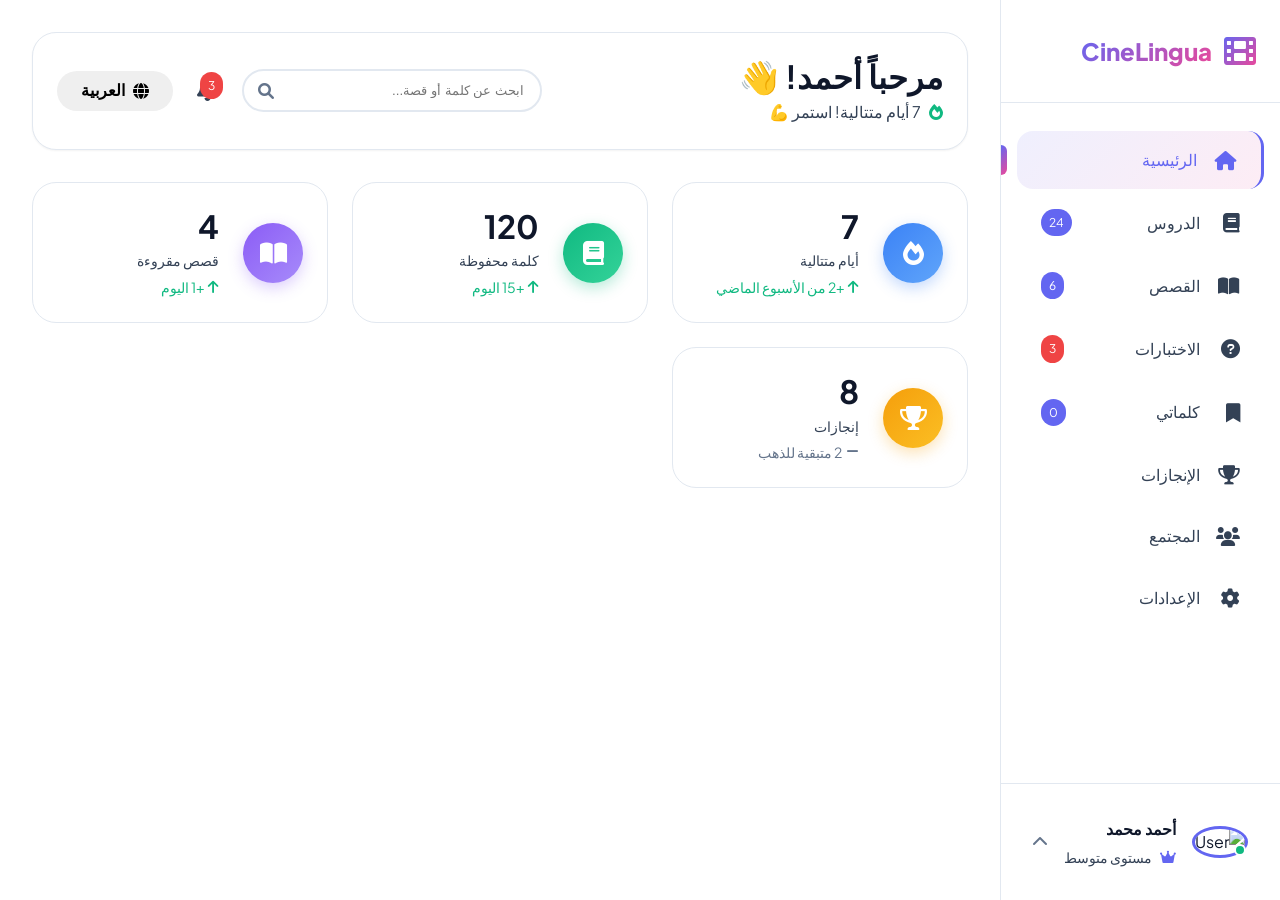
==== dashbord.html @ 2c983afa "Add files via upload" ====
<!DOCTYPE html>
<html lang="ar" dir="rtl">
<head>
    <meta charset="UTF-8">
    <meta name="viewport" content="width=device-width, initial-scale=1.0">
    <title>CineLingua | لوحة التحكم</title>
    <link rel="stylesheet" href="style.css">
    <link rel="stylesheet" href="https://cdnjs.cloudflare.com/ajax/libs/font-awesome/6.0.0/css/all.min.css">
    <link href="https://fonts.googleapis.com/css2?family=Plus+Jakarta+Sans:wght@300;400;500;600;700;800&display=swap" rel="stylesheet">
    <style>
        /* ======================================== */
        /* DASHBOARD LAYOUT */
        /* ======================================== */
        .dashboard {
            display: flex;
            min-height: 100vh;
            background-color: var(--bg-primary);
        }

        /* ======================================== */
        /* SIDEBAR - الشريط الجانبي */
        /* ======================================== */
        .sidebar {
            width: 280px;
            background-color: var(--bg-card);
            border-left: 1px solid var(--border-light);
            position: fixed;
            height: 100vh;
            overflow-y: auto;
            transition: var(--transition);
            z-index: 100;
        }

        .sidebar-header {
            padding: 2rem 1.5rem;
            border-bottom: 1px solid var(--border-light);
        }

        .sidebar-header .logo {
            display: flex;
            align-items: center;
            gap: 0.75rem;
            font-size: 1.5rem;
            font-weight: 800;
        }

        .sidebar-header .logo i {
            font-size: 2rem;
            background: linear-gradient(135deg, var(--primary), var(--secondary));
            -webkit-background-clip: text;
            -webkit-text-fill-color: transparent;
        }

        .sidebar-header .logo span {
            background: linear-gradient(135deg, var(--primary), var(--secondary));
            -webkit-background-clip: text;
            -webkit-text-fill-color: transparent;
        }

        .sidebar-nav {
            padding: 1.5rem 0;
        }

        .sidebar-nav a {
            display: flex;
            align-items: center;
            padding: 1rem 1.5rem;
            margin: 0.25rem 1rem;
            color: var(--text-secondary);
            text-decoration: none;
            border-radius: var(--radius-md);
            transition: var(--transition);
            gap: 1rem;
            position: relative;
        }

        .sidebar-nav a i {
            width: 24px;
            font-size: 1.2rem;
        }

        .sidebar-nav a:hover {
            background-color: var(--bg-hover);
            color: var(--primary);
        }

        .sidebar-nav a.active {
            background: linear-gradient(135deg, rgba(99, 102, 241, 0.1), rgba(236, 72, 153, 0.1));
            color: var(--primary);
            border-right: 3px solid var(--primary);
        }

        .sidebar-nav a.active::before {
            content: '';
            position: absolute;
            left: -1rem;
            top: 50%;
            transform: translateY(-50%);
            width: 6px;
            height: 30px;
            background: linear-gradient(135deg, var(--primary), var(--secondary));
            border-radius: 0 var(--radius-full) var(--radius-full) 0;
        }

        .badge {
            background-color: var(--primary);
            color: white;
            padding: 0.25rem 0.5rem;
            border-radius: var(--radius-full);
            font-size: 0.75rem;
            margin-right: auto;
        }

        .badge.hot {
            background-color: var(--danger);
        }

        .sidebar-footer {
            position: absolute;
            bottom: 0;
            left: 0;
            right: 0;
            padding: 1.5rem;
            border-top: 1px solid var(--border-light);
            background-color: var(--bg-card);
        }

        .user-info {
            display: flex;
            align-items: center;
            gap: 1rem;
            cursor: pointer;
            padding: 0.5rem;
            border-radius: var(--radius-md);
            transition: var(--transition);
            position: relative;
        }

        .user-info:hover {
            background-color: var(--bg-hover);
        }

        .user-avatar {
            position: relative;
        }

        .user-avatar img {
            width: 48px;
            height: 48px;
            border-radius: 50%;
            border: 3px solid var(--primary);
        }

        .online-status {
            position: absolute;
            bottom: 2px;
            right: 2px;
            width: 12px;
            height: 12px;
            background-color: var(--success);
            border: 2px solid var(--bg-card);
            border-radius: 50%;
        }

        .user-details {
            flex: 1;
        }

        .user-name {
            font-weight: 700;
            color: var(--text-primary);
            margin-bottom: 0.25rem;
        }

        .user-level {
            display: flex;
            align-items: center;
            gap: 0.5rem;
            font-size: 0.875rem;
            color: var(--text-secondary);
        }

        .user-level i {
            color: var(--primary);
        }

        .user-arrow {
            color: var(--text-tertiary);
            transition: var(--transition);
        }

        .user-info:hover .user-arrow {
            transform: rotate(180deg);
        }

        .user-quick-menu {
            position: absolute;
            bottom: 100%;
            left: 1.5rem;
            right: 1.5rem;
            background-color: var(--bg-card);
            border-radius: var(--radius-lg);
            border: 1px solid var(--border-light);
            box-shadow: var(--shadow-lg);
            padding: 0.5rem;
            display: none;
            margin-bottom: 0.5rem;
        }

        .user-quick-menu.show {
            display: block;
            animation: slideUp 0.3s ease;
        }

        @keyframes slideUp {
            from {
                opacity: 0;
                transform: translateY(10px);
            }
            to {
                opacity: 1;
                transform: translateY(0);
            }
        }

        .user-quick-menu a {
            display: flex;
            align-items: center;
            gap: 0.75rem;
            padding: 0.75rem;
            color: var(--text-secondary);
            text-decoration: none;
            border-radius: var(--radius-md);
            transition: var(--transition);
        }

        .user-quick-menu a:hover {
            background-color: var(--bg-hover);
            color: var(--primary);
        }

        /* ======================================== */
        /* MAIN CONTENT - المحتوى الرئيسي */
        /* ======================================== */
        .main-content {
            flex: 1;
            margin-right: 280px;
            padding: 2rem;
            background-color: var(--bg-primary);
            min-height: 100vh;
        }

        /* ======================================== */
        /* DASHBOARD HEADER */
        /* ======================================== */
        .dashboard-header {
            display: flex;
            justify-content: space-between;
            align-items: center;
            margin-bottom: 2rem;
            padding: 1.5rem;
            background-color: var(--bg-card);
            border-radius: var(--radius-lg);
            border: 1px solid var(--border-light);
            box-shadow: var(--shadow-sm);
        }

        .header-left h1 {
            font-size: 2rem;
            margin-bottom: 0.25rem;
            color: var(--text-primary);
        }

        .welcome-message {
            color: var(--text-secondary);
            display: flex;
            align-items: center;
            gap: 0.5rem;
        }

        .welcome-message i {
            color: var(--success);
        }

        .header-right {
            display: flex;
            align-items: center;
            gap: 1.5rem;
        }

        .header-search {
            position: relative;
            min-width: 300px;
        }

        .header-search i {
            position: absolute;
            left: 1rem;
            top: 50%;
            transform: translateY(-50%);
            color: var(--text-tertiary);
        }

        .header-search input {
            width: 100%;
            padding: 0.75rem 1rem 0.75rem 2.5rem;
            border: 2px solid var(--border-light);
            border-radius: var(--radius-full);
            background-color: var(--bg-primary);
            color: var(--text-primary);
            transition: var(--transition);
        }

        .header-search input:focus {
            outline: none;
            border-color: var(--primary);
            box-shadow: 0 0 0 3px rgba(99, 102, 241, 0.1);
        }

        .notifications {
            position: relative;
            cursor: pointer;
        }

        .notifications i {
            font-size: 1.5rem;
            color: var(--text-secondary);
            transition: var(--transition);
        }

        .notifications:hover i {
            color: var(--primary);
        }

        .notification-badge {
            position: absolute;
            top: -5px;
            right: -5px;
            background-color: var(--danger);
            color: white;
            font-size: 0.75rem;
            padding: 0.25rem 0.5rem;
            border-radius: var(--radius-full);
            min-width: 20px;
            text-align: center;
        }

        .notifications-dropdown {
            position: absolute;
            top: 100%;
            left: 0;
            width: 300px;
            background-color: var(--bg-card);
            border-radius: var(--radius-lg);
            border: 1px solid var(--border-light);
            box-shadow: var(--shadow-lg);
            margin-top: 1rem;
            display: none;
            z-index: 100;
        }

        .notifications:hover .notifications-dropdown {
            display: block;
            animation: slideDown 0.3s ease;
        }

        @keyframes slideDown {
            from {
                opacity: 0;
                transform: translateY(-10px);
            }
            to {
                opacity: 1;
                transform: translateY(0);
            }
        }

        .notifications-dropdown h4 {
            padding: 1rem;
            border-bottom: 1px solid var(--border-light);
        }

        .notification-item {
            display: flex;
            align-items: center;
            gap: 1rem;
            padding: 1rem;
            border-bottom: 1px solid var(--border-light);
            transition: var(--transition);
            text-decoration: none;
            color: var(--text-primary);
        }

        .notification-item:hover {
            background-color: var(--bg-hover);
        }

        .notification-item.unread {
            background-color: rgba(99, 102, 241, 0.05);
        }

        .notification-item i {
            font-size: 1.2rem;
            color: var(--primary);
        }

        .notification-item p {
            margin: 0;
            font-size: 0.9rem;
        }

        .notification-item small {
            color: var(--text-tertiary);
            font-size: 0.8rem;
        }

        /* ======================================== */
        /* STATS CARDS - بطاقات الإحصائيات */
        /* ======================================== */
        .stats-grid {
            display: grid;
            grid-template-columns: repeat(auto-fit, minmax(250px, 1fr));
            gap: 1.5rem;
            margin-bottom: 2rem;
        }

        .stat-card {
            background-color: var(--bg-card);
            border-radius: var(--radius-lg);
            padding: 1.5rem;
            border: 1px solid var(--border-light);
            transition: var(--transition);
            display: flex;
            align-items: center;
            gap: 1.5rem;
            position: relative;
            overflow: hidden;
        }

        .stat-card::before {
            content: '';
            position: absolute;
            top: 0;
            left: 0;
            right: 0;
            height: 4px;
            background: linear-gradient(135deg, var(--primary), var(--secondary));
            transform: translateX(-100%);
            transition: var(--transition);
        }

        .stat-card:hover {
            transform: translateY(-5px);
            box-shadow: var(--shadow-lg);
        }

        .stat-card:hover::before {
            transform: translateX(0);
        }

        .stat-icon {
            width: 60px;
            height: 60px;
            border-radius: 50%;
            display: flex;
            align-items: center;
            justify-content: center;
            font-size: 1.5rem;
            color: white;
        }

        .stat-icon.blue {
            background: linear-gradient(135deg, #3b82f6, #60a5fa);
            box-shadow: 0 5px 15px rgba(59, 130, 246, 0.3);
        }

        .stat-icon.green {
            background: linear-gradient(135deg, #10b981, #34d399);
            box-shadow: 0 5px 15px rgba(16, 185, 129, 0.3);
        }

        .stat-icon.purple {
            background: linear-gradient(135deg, #8b5cf6, #a78bfa);
            box-shadow: 0 5px 15px rgba(139, 92, 246, 0.3);
        }

        .stat-icon.orange {
            background: linear-gradient(135deg, #f59e0b, #fbbf24);
            box-shadow: 0 5px 15px rgba(245, 158, 11, 0.3);
        }

        .stat-info {
            flex: 1;
        }

        .stat-info h3 {
            font-size: 2rem;
            margin-bottom: 0.25rem;
            color: var(--text-primary);
        }

        .stat-info p {
            color: var(--text-secondary);
            margin-bottom: 0.25rem;
        }

        .stat-trend {
            font-size: 0.875rem;
            display: flex;
            align-items: center;
            gap: 0.25rem;
        }

        .stat-trend.positive {
            color: var(--success);
        }

        .stat-trend.negative {
            color: var(--danger);
        }

        .stat-trend.neutral {
            color: var(--text-tertiary);
        }

        /* ======================================== */
        /* PROGRESS SECTION - قسم التقدم */
        /* ======================================== */
        .progress-section {
            background-color: var(--bg-card);
            border-radius: var(--radius-lg);
            padding: 1.5rem;
            margin-bottom: 2rem;
            border: 1px solid var(--border-light);
        }

        .section-header {
            display: flex;
            justify-content: space-between;
            align-items: center;
            margin-bottom: 1.5rem;
        }

        .section-header h2 {
            display: flex;
            align-items: center;
            gap: 0.75rem;
            font-size: 1.5rem;
            color: var(--text-primary);
        }

        .section-header h2 i {
            color: var(--primary);
        }

        .view-all {
            color: var(--primary);
            text-decoration: none;
            display: flex;
            align-items: center;
            gap: 0.5rem;
            font-size: 0.9rem;
            transition: var(--transition);
        }

        .view-all:hover {
            transform: translateX(-5px);
        }

        .continue-card {
            display: flex;
            gap: 2rem;
            background: linear-gradient(135deg, 
                rgba(99, 102, 241, 0.05), 
                rgba(236, 72, 153, 0.05));
            padding: 1.5rem;
            border-radius: var(--radius-lg);
            border: 1px solid var(--border-light);
            transition: var(--transition);
            cursor: pointer;
        }

        .continue-card:hover {
            transform: translateY(-3px);
            box-shadow: var(--shadow-lg);
            border-color: var(--primary);
        }

        .continue-image {
            position: relative;
            width: 200px;
            height: 120px;
            border-radius: var(--radius-md);
            overflow: hidden;
        }

        .continue-image img {
            width: 100%;
            height: 100%;
            object-fit: cover;
            transition: var(--transition);
        }

        .continue-card:hover .continue-image img {
            transform: scale(1.05);
        }

        .duration {
            position: absolute;
            bottom: 0.5rem;
            right: 0.5rem;
            background-color: rgba(0, 0, 0, 0.7);
            color: white;
            padding: 0.25rem 0.5rem;
            border-radius: var(--radius-full);
            font-size: 0.75rem;
        }

        .continue-info {
            flex: 1;
        }

        .movie-meta {
            display: flex;
            gap: 1rem;
            margin-bottom: 0.5rem;
        }

        .movie-level {
            padding: 0.25rem 0.75rem;
            border-radius: var(--radius-full);
            font-size: 0.75rem;
            font-weight: 600;
        }

        .movie-level.beginner {
            background-color: #dbeafe;
            color: #3b82f6;
        }

        .movie-level.intermediate {
            background-color: #fef3c7;
            color: #d97706;
        }

        .movie-level.advanced {
            background-color: #fee2e2;
            color: #dc2626;
        }

        .movie-year {
            color: var(--text-tertiary);
            font-size: 0.875rem;
        }

        .continue-info h3 {
            font-size: 1.3rem;
            margin-bottom: 0.5rem;
            color: var(--text-primary);
        }

        .movie-description {
            color: var(--text-secondary);
            font-size: 0.9rem;
            margin-bottom: 1rem;
        }

        .progress-header {
            display: flex;
            justify-content: space-between;
            margin-bottom: 0.5rem;
            font-size: 0.9rem;
        }

        .progress-percentage {
            color: var(--primary);
            font-weight: 600;
        }

        .progress-bar {
            width: 100%;
            height: 8px;
            background-color: var(--bg-tertiary);
            border-radius: var(--radius-full);
            overflow: hidden;
            margin-bottom: 1rem;
        }

        .progress {
            height: 100%;
            background: linear-gradient(135deg, var(--primary), var(--secondary));
            border-radius: var(--radius-full);
            position: relative;
            transition: width 0.3s ease;
        }

        .learned-words {
            display: flex;
            align-items: center;
            gap: 1rem;
            flex-wrap: wrap;
            margin-top: 1rem;
        }

        .words-label {
            color: var(--text-secondary);
            font-size: 0.9rem;
        }

        .word-chips {
            display: flex;
            gap: 0.5rem;
            flex-wrap: wrap;
        }

        .word-chip {
            background-color: var(--bg-tertiary);
            padding: 0.25rem 0.75rem;
            border-radius: var(--radius-full);
            font-size: 0.8rem;
            color: var(--text-primary);
            transition: var(--transition);
        }

        .word-chip:hover {
            background-color: var(--primary);
            color: white;
            cursor: pointer;
        }

        .continue-btn {
            margin-top: 1rem;
            padding: 0.75rem 2rem;
        }

        /* ======================================== */
        /* DAILY CHALLENGES - التحديات اليومية */
        /* ======================================== */
        .challenges-grid {
            display: grid;
            grid-template-columns: repeat(auto-fit, minmax(300px, 1fr));
            gap: 1.5rem;
            margin-bottom: 2rem;
        }

        .challenge-card {
            background-color: var(--bg-card);
            border-radius: var(--radius-lg);
            padding: 1.5rem;
            border: 1px solid var(--border-light);
            transition: var(--transition);
            cursor: pointer;
            display: flex;
            align-items: center;
            gap: 1rem;
        }

        .challenge-card:hover {
            transform: translateY(-3px);
            box-shadow: var(--shadow-lg);
            border-color: var(--primary);
        }

        .challenge-icon {
            width: 60px;
            height: 60px;
            border-radius: 50%;
            display: flex;
            align-items: center;
            justify-content: center;
            font-size: 1.5rem;
            color: white;
        }

        .challenge-icon.hot {
            background: linear-gradient(135deg, #ef4444, #f87171);
        }

        .challenge-icon.new {
            background: linear-gradient(135deg, #10b981, #34d399);
        }

        .challenge-icon.trending {
            background: linear-gradient(135deg, #8b5cf6, #a78bfa);
        }

        .challenge-info {
            flex: 1;
        }

        .challenge-info h4 {
            margin-bottom: 0.25rem;
            color: var(--text-primary);
        }

        .challenge-info p {
            color: var(--text-secondary);
            font-size: 0.875rem;
            margin-bottom: 0.5rem;
        }

        .challenge-progress {
            display: flex;
            align-items: center;
            gap: 0.5rem;
        }

        .progress-bar.small {
            height: 6px;
            flex: 1;
        }

        .participants {
            color: var(--text-tertiary);
            font-size: 0.75rem;
            display: flex;
            align-items: center;
            gap: 0.25rem;
        }

        /* ======================================== */
        /* RECOMMENDATIONS - التوصيات */
        /* ======================================== */
        .movies-grid {
            display: grid;
            grid-template-columns: repeat(auto-fit, minmax(200px, 1fr));
            gap: 1.5rem;
            margin-bottom: 2rem;
        }

        .movie-card {
            background-color: var(--bg-card);
            border-radius: var(--radius-lg);
            overflow: hidden;
            border: 1px solid var(--border-light);
            transition: var(--transition);
            cursor: pointer;
            position: relative;
        }

        .movie-card:hover {
            transform: translateY(-5px);
            box-shadow: var(--shadow-lg);
            border-color: var(--primary);
        }

        .movie-card img {
            width: 100%;
            height: 150px;
            object-fit: cover;
            transition: var(--transition);
        }

        .movie-card:hover img {
            transform: scale(1.05);
        }

        .movie-info {
            padding: 1rem;
        }

        .movie-info h3 {
            font-size: 1.1rem;
            margin-bottom: 0.5rem;
            color: var(--text-primary);
        }

        .movie-info p {
            color: var(--text-secondary);
            font-size: 0.875rem;
            margin-bottom: 0.25rem;
            display: flex;
            align-items: center;
            gap: 0.5rem;
        }

        .movie-info p i {
            color: var(--primary);
        }

        .movie-overlay {
            position: absolute;
            top: 0;
            left: 0;
            right: 0;
            bottom: 0;
            background: linear-gradient(135deg, 
                rgba(99, 102, 241, 0.9), 
                rgba(236, 72, 153, 0.9));
            display: flex;
            align-items: center;
            justify-content: center;
            opacity: 0;
            transition: var(--transition);
        }

        .movie-card:hover .movie-overlay {
            opacity: 1;
        }

        .play-btn {
            width: 50px;
            height: 50px;
            border-radius: 50%;
            background-color: white;
            border: none;
            color: var(--primary);
            font-size: 1.5rem;
            cursor: pointer;
            transition: var(--transition);
            display: flex;
            align-items: center;
            justify-content: center;
        }

        .play-btn:hover {
            transform: scale(1.1);
        }

        /* ======================================== */
        /* COMMUNITY ACTIVITY - نشاط المجتمع */
        /* ======================================== */
        .activity-feed {
            background-color: var(--bg-card);
            border-radius: var(--radius-lg);
            padding: 1.5rem;
            border: 1px solid var(--border-light);
        }

        .activity-item {
            display: flex;
            align-items: center;
            gap: 1rem;
            padding: 1rem 0;
            border-bottom: 1px solid var(--border-light);
        }

        .activity-item:last-child {
            border-bottom: none;
        }

        .activity-item img {
            width: 40px;
            height: 40px;
            border-radius: 50%;
        }

        .activity-content {
            flex: 1;
        }

        .activity-content p {
            margin-bottom: 0.25rem;
            color: var(--text-primary);
        }

        .activity-content strong {
            color: var(--primary);
        }

        .activity-content small {
            color: var(--text-tertiary);
            font-size: 0.8rem;
        }

        /* ======================================== */
        /* ACHIEVEMENTS - الإنجازات */
        /* ======================================== */
        .achievements-grid {
            display: grid;
            grid-template-columns: repeat(auto-fit, minmax(200px, 1fr));
            gap: 1rem;
            margin-top: 1rem;
        }

        .achievement-card {
            background-color: var(--bg-card);
            border-radius: var(--radius-lg);
            padding: 1.5rem;
            text-align: center;
            border: 2px solid transparent;
            transition: var(--transition);
        }

        .achievement-card.locked {
            opacity: 0.5;
            filter: grayscale(1);
        }

        .achievement-card.unlocked {
            border-color: var(--success);
            background: linear-gradient(135deg, 
                rgba(16, 185, 129, 0.05), 
                rgba(16, 185, 129, 0.1));
        }

        .achievement-icon {
            width: 60px;
            height: 60px;
            border-radius: 50%;
            background: linear-gradient(135deg, var(--primary), var(--secondary));
            display: flex;
            align-items: center;
            justify-content: center;
            margin: 0 auto 1rem;
            color: white;
            font-size: 1.5rem;
        }

        .achievement-card h4 {
            margin-bottom: 0.5rem;
            color: var(--text-primary);
        }

        .achievement-card p {
            color: var(--text-secondary);
            font-size: 0.875rem;
            margin-bottom: 0.5rem;
        }

        .achievement-progress {
            font-size: 0.875rem;
            color: var(--text-tertiary);
        }

        /* ======================================== */
        /* RESPONSIVE */
        /* ======================================== */
        @media (max-width: 992px) {
            .sidebar {
                transform: translateX(100%);
            }
            
            .sidebar.active {
                transform: translateX(0);
            }
            
            .main-content {
                margin-right: 0;
            }
            
            .continue-card {
                flex-direction: column;
            }
            
            .continue-image {
                width: 100%;
                height: 180px;
            }
        }

        @media (max-width: 768px) {
            .dashboard-header {
                flex-direction: column;
                gap: 1rem;
                align-items: flex-start;
            }
            
            .header-right {
                width: 100%;
                flex-wrap: wrap;
            }
            
            .header-search {
                min-width: 100%;
            }
            
            .stats-grid {
                grid-template-columns: 1fr;
            }
        }
    </style>
</head>
<body>
    <div class="dashboard">
        <!-- ======================================== -->
        <!-- SIDEBAR - الشريط الجانبي -->
        <!-- ======================================== -->
        <aside class="sidebar">
            <div class="sidebar-header">
                <div class="logo">
                    <i class="fas fa-film"></i>
                    <span>CineLingua</span>
                </div>
            </div>

            <nav class="sidebar-nav">
                <a href="dashboard.html" class="active">
                    <i class="fas fa-home"></i>
                    <span>الرئيسية</span>
                </a>
                <a href="lessons.html">
                    <i class="fas fa-book"></i>
                    <span>الدروس</span>
                    <span class="badge">24</span>
                </a>
                <a href="stories.html">
                    <i class="fas fa-book-open"></i>
                    <span>القصص</span>
                    <span class="badge">6</span>
                </a>
                <a href="quiz.html">
                    <i class="fas fa-question-circle"></i>
                    <span>الاختبارات</span>
                    <span class="badge hot">3</span>
                </a>
                <a href="#saved">
                    <i class="fas fa-bookmark"></i>
                    <span>كلماتي</span>
                    <span class="badge" id="savedWordsBadge">0</span>
                </a>
                <a href="#achievements">
                    <i class="fas fa-trophy"></i>
                    <span>الإنجازات</span>
                </a>
                <a href="#community">
                    <i class="fas fa-users"></i>
                    <span>المجتمع</span>
                </a>
                <a href="#settings">
                    <i class="fas fa-cog"></i>
                    <span>الإعدادات</span>
                </a>
            </nav>

            <div class="sidebar-footer">
                <div class="user-info" onclick="toggleUserMenu()">
                    <div class="user-avatar">
                        <img src="https://ui-avatars.com/api/?name=أحمد+محمد&background=6366f1&color=fff&size=100" alt="User">
                        <span class="online-status"></span>
                    </div>
                    <div class="user-details">
                        <div class="user-name" id="userName">أحمد محمد</div>
                        <div class="user-level">
                            <i class="fas fa-crown"></i>
                            <span id="userLevel">مستوى متوسط</span>
                        </div>
                    </div>
                    <i class="fas fa-chevron-up user-arrow"></i>
                </div>

                <div class="user-quick-menu" id="userQuickMenu">
                    <a href="#profile"><i class="fas fa-user"></i> الملف الشخصي</a>
                    <a href="#stats"><i class="fas fa-chart-line"></i> إحصائياتي</a>
                    <a href="#settings"><i class="fas fa-cog"></i> الإعدادات</a>
                    <a href="index.html"><i class="fas fa-sign-out-alt"></i> تسجيل خروج</a>
                </div>
            </div>
        </aside>

        <!-- ======================================== -->
        <!-- MAIN CONTENT - المحتوى الرئيسي -->
        <!-- ======================================== -->
        <main class="main-content">
            <!-- HEADER -->
            <header class="dashboard-header">
                <div class="header-left">
                    <h1>مرحباً أحمد! 👋</h1>
                    <div class="welcome-message">
                        <i class="fas fa-fire"></i>
                        <span id="streakMessage">7 أيام متتالية! استمر 💪</span>
                    </div>
                </div>

                <div class="header-right">
                    <div class="header-search">
                        <i class="fas fa-search"></i>
                        <input type="text" placeholder="ابحث عن كلمة أو قصة...">
                    </div>

                    <div class="notifications">
                        <i class="fas fa-bell"></i>
                        <span class="notification-badge">3</span>
                        <div class="notifications-dropdown">
                            <h4>الإشعارات</h4>
                            <a href="#" class="notification-item unread">
                                <i class="fas fa-trophy"></i>
                                <div>
                                    <p>تهانينا! أكملت تحدي 5 كلمات</p>
                                    <small>منذ 5 دقائق</small>
                                </div>
                            </a>
                            <a href="#" class="notification-item">
                                <i class="fas fa-fire"></i>
                                <div>
                                    <p>7 أيام متتالية! استمر بنفس القوة</p>
                                    <small>منذ ساعة</small>
                                </div>
                            </a>
                            <a href="#" class="notification-item">
                                <i class="fas fa-star"></i>
                                <div>
                                    <p>قصة جديدة: "The Lost Cat"</p>
                                    <small>منذ 3 ساعات</small>
                                </div>
                            </a>
                        </div>
                    </div>

                    <button class="btn lang-switcher" onclick="toggleLanguage()">
                        <i class="fas fa-globe"></i>
                        <span id="currentLang">العربية</span>
                    </button>
                </div>
            </header>

            <!-- STATS CARDS - بطاقات الإحصائيات -->
            <div class="stats-grid">
                <div class="stat-card">
                    <div class="stat-icon blue">
                        <i class="fas fa-fire"></i>
                    </div>
                    <div class="stat-info">
                        <h3 id="streakCount">7</h3>
                        <p>أيام متتالية</p>
                        <div class="stat-trend positive">
                            <i class="fas fa-arrow-up"></i>
                            +2 من الأسبوع الماضي
                        </div>
                    </div>
                </div>

                <div class="stat-card">
                    <div class="stat-icon green">
                        <i class="fas fa-book"></i>
                    </div>
                    <div class="stat-info">
                        <h3 id="wordsCount">120</h3>
                        <p>كلمة محفوظة</p>
                        <div class="stat-trend positive">
                            <i class="fas fa-arrow-up"></i>
                            +15 اليوم
                        </div>
                    </div>
                </div>

                <div class="stat-card">
                    <div class="stat-icon purple">
                        <i class="fas fa-book-open"></i>
                    </div>
                    <div class="stat-info">
                        <h3 id="storiesCount">4</h3>
                        <p>قصص مقروءة</p>
                        <div class="stat-trend positive">
                            <i class="fas fa-arrow-up"></i>
                            +1 اليوم
                        </div>
                    </div>
                </div>

                <div class="stat-card">
                    <div class="stat-icon orange">
                        <i class="fas fa-trophy"></i>
                    </div>
                    <div class="stat-info">
                        <h3 id="achievementsCount">8</h3>
                        <p>إنجازات</p>
                        <div class="stat-trend neutral">
                            <i class="fas fa-minus"></i> 2 متبقية للذهب
                        </div>
---- style.css ----
/* ======================================== */
/* ROOT VARIABLES - الثوابت الأساسية */
/* ======================================== */

/* الوضع النهاري (افتراضي) */
:root {
    --primary: #6366f1;
    --primary-dark: #4f46e5;
    --primary-light: #818cf8;
    --secondary: #ec4899;
    --secondary-dark: #db2777;
    --secondary-light: #f472b6;
    --success: #10b981;
    --warning: #f59e0b;
    --danger: #ef4444;
    --info: #3b82f6;
    
    /* ألوان الخلفية - نهاري */
    --bg-primary: #ffffff;
    --bg-secondary: #f8fafc;
    --bg-tertiary: #f1f5f9;
    --bg-card: #ffffff;
    --bg-hover: #f1f5f9;
    
    /* ألوان النص - نهاري */
    --text-primary: #0f172a;
    --text-secondary: #334155;
    --text-tertiary: #64748b;
    --text-inverse: #ffffff;
    
    /* ألوان الحدود - نهاري */
    --border-light: #e2e8f0;
    --border-medium: #cbd5e1;
    --border-dark: #94a3b8;
    
    /* الظلال - نهاري */
    --shadow-sm: 0 1px 2px 0 rgb(0 0 0 / 0.05);
    --shadow-md: 0 4px 6px -1px rgb(0 0 0 / 0.1);
    --shadow-lg: 0 10px 15px -3px rgb(0 0 0 / 0.1);
    --shadow-xl: 0 20px 25px -5px rgb(0 0 0 / 0.1);
    
    /* أحجام */
    --radius-sm: 0.5rem;
    --radius-md: 1rem;
    --radius-lg: 1.5rem;
    --radius-xl: 2rem;
    --radius-full: 9999px;
    
    /* حركات */
    --transition: all 0.3s cubic-bezier(0.4, 0, 0.2, 1);
    --transition-slow: all 0.5s cubic-bezier(0.4, 0, 0.2, 1);
    
    /* خطوط */
    --font-sans: 'Plus Jakarta Sans', -apple-system, BlinkMacSystemFont, 'Segoe UI', Roboto, sans-serif;
}

/* الوضع الليلي */
[data-theme="dark"] {
    --bg-primary: #0f172a;
    --bg-secondary: #1e293b;
    --bg-tertiary: #334155;
    --bg-card: #1e293b;
    --bg-hover: #334155;
    
    --text-primary: #f8fafc;
    --text-secondary: #cbd5e1;
    --text-tertiary: #94a3b8;
    --text-inverse: #0f172a;
    
    --border-light: #334155;
    --border-medium: #475569;
    --border-dark: #64748b;
    
    --shadow-sm: 0 1px 2px 0 rgb(0 0 0 / 0.5);
    --shadow-md: 0 4px 6px -1px rgb(0 0 0 / 0.5);
    --shadow-lg: 0 10px 15px -3px rgb(0 0 0 / 0.5);
    --shadow-xl: 0 20px 25px -5px rgb(0 0 0 / 0.5);
}

/* ======================================== */
/* RESET & BASE STYLES */
/* ======================================== */

* {
    margin: 0;
    padding: 0;
    box-sizing: border-box;
}

html {
    scroll-behavior: smooth;
}

body {
    font-family: var(--font-sans);
    background-color: var(--bg-primary);
    color: var(--text-primary);
    line-height: 1.6;
    transition: background-color 0.3s ease, color 0.3s ease;
    min-height: 100vh;
}

/* ======================================== */
/* TYPOGRAPHY */
/* ======================================== */

h1, h2, h3, h4, h5, h6 {
    font-weight: 700;
    line-height: 1.2;
    margin-bottom: 1rem;
}

h1 { font-size: 3rem; }
h2 { font-size: 2.5rem; }
h3 { font-size: 2rem; }
h4 { font-size: 1.5rem; }
h5 { font-size: 1.25rem; }
h6 { font-size: 1rem; }

p {
    margin-bottom: 1rem;
    color: var(--text-secondary);
}

a {
    color: var(--primary);
    text-decoration: none;
    transition: var(--transition);
}

a:hover {
    color: var(--primary-dark);
}

/* ======================================== */
/* NAVBAR - شريط التنقل */
/* ======================================== */

.navbar {
    background-color: var(--bg-card);
    border-bottom: 1px solid var(--border-light);
    position: fixed;
    top: 0;
    left: 0;
    right: 0;
    z-index: 1000;
    backdrop-filter: blur(10px);
    -webkit-backdrop-filter: blur(10px);
    background-color: rgba(var(--bg-card-rgb), 0.8);
}

:root {
    --bg-card-rgb: 255, 255, 255;
}

[data-theme="dark"] {
    --bg-card-rgb: 30, 41, 59;
}

.nav-container {
    max-width: 1200px;
    margin: 0 auto;
    padding: 1rem 2rem;
    display: flex;
    justify-content: space-between;
    align-items: center;
}

.logo {
    display: flex;
    align-items: center;
    gap: 0.75rem;
    font-size: 1.5rem;
    font-weight: 800;
}

.logo i {
    font-size: 2rem;
    background: linear-gradient(135deg, var(--primary), var(--secondary));
    -webkit-background-clip: text;
    -webkit-text-fill-color: transparent;
}

.logo span {
    background: linear-gradient(135deg, var(--primary), var(--secondary));
    -webkit-background-clip: text;
    -webkit-text-fill-color: transparent;
}

.nav-menu {
    display: flex;
    gap: 2rem;
    list-style: none;
}

.nav-menu a {
    color: var(--text-secondary);
    font-weight: 500;
    padding: 0.5rem 1rem;
    border-radius: var(--radius-full);
    transition: var(--transition);
}

.nav-menu a:hover,
.nav-menu a.active {
    color: var(--primary);
    background-color: var(--bg-hover);
}

.nav-buttons {
    display: flex;
    gap: 1rem;
    align-items: center;
}

/* ======================================== */
/* BUTTONS - الأزرار */
/* ======================================== */

.btn {
    padding: 0.75rem 1.5rem;
    border: none;
    border-radius: var(--radius-full);
    font-weight: 600;
    cursor: pointer;
    transition: var(--transition);
    display: inline-flex;
    align-items: center;
    justify-content: center;
    gap: 0.5rem;
    font-size: 1rem;
    line-height: 1;
}

.btn-primary {
    background: linear-gradient(135deg, var(--primary), var(--secondary));
    color: white;
    box-shadow: var(--shadow-md);
}

.btn-primary:hover {
    transform: translateY(-2px);
    box-shadow: var(--shadow-lg);
}

.btn-secondary {
    background-color: var(--bg-tertiary);
    color: var(--text-primary);
    border: 1px solid var(--border-light);
}

.btn-secondary:hover {
    background-color: var(--bg-hover);
    transform: translateY(-2px);
}

.btn-outline {
    background: transparent;
    border: 2px solid var(--primary);
    color: var(--primary);
}

.btn-outline:hover {
    background: var(--primary);
    color: white;
    transform: translateY(-2px);
}

.btn-icon {
    padding: 0.75rem;
    border-radius: 50%;
    aspect-ratio: 1;
}

.btn-small {
    padding: 0.5rem 1rem;
    font-size: 0.875rem;
}

.btn-large {
    padding: 1rem 2rem;
    font-size: 1.125rem;
}

.btn-full {
    width: 100%;
}

.btn:disabled {
    opacity: 0.5;
    cursor: not-allowed;
    pointer-events: none;
}

/* ======================================== */
/* THEME TOGGLE - زر تغيير الثيم */
/* ======================================== */

.theme-toggle {
    background: var(--bg-tertiary);
    border: 1px solid var(--border-light);
    border-radius: var(--radius-full);
    padding: 0.25rem;
    display: flex;
    gap: 0.25rem;
    cursor: pointer;
    position: relative;
}

.theme-toggle-btn {
    padding: 0.5rem 1rem;
    border: none;
    background: transparent;
    border-radius: var(--radius-full);
    color: var(--text-secondary);
    font-size: 0.875rem;
    cursor: pointer;
    transition: var(--transition);
    z-index: 1;
}

.theme-toggle-btn.active {
    background: var(--primary);
    color: white;
}

/* ======================================== */
/* HERO SECTION */
/* ======================================== */

.hero {
    min-height: 100vh;
    display: flex;
    align-items: center;
    justify-content: center;
    text-align: center;
    background: linear-gradient(135deg, 
        rgba(99, 102, 241, 0.1), 
        rgba(236, 72, 153, 0.1)
    );
    padding: 6rem 2rem 2rem;
}

.hero-content {
    max-width: 800px;
    animation: fadeInUp 1s ease;
}

@keyframes fadeInUp {
    from {
        opacity: 0;
        transform: translateY(30px);
    }
    to {
        opacity: 1;
        transform: translateY(0);
    }
}

.hero h1 {
    font-size: 3.5rem;
    margin-bottom: 1.5rem;
    background: linear-gradient(135deg, var(--primary), var(--secondary));
    -webkit-background-clip: text;
    -webkit-text-fill-color: transparent;
}

.hero p {
    font-size: 1.25rem;
    margin-bottom: 2.5rem;
    color: var(--text-secondary);
}

.hero-buttons {
    display: flex;
    gap: 1rem;
    justify-content: center;
    margin-bottom: 3rem;
}

.hero-stats {
    display: flex;
    justify-content: center;
    gap: 3rem;
}

.stat-item {
    text-align: center;
}

.stat-number {
    display: block;
    font-size: 2rem;
    font-weight: 800;
    color: var(--primary);
    margin-bottom: 0.25rem;
}

.stat-label {
    color: var(--text-secondary);
    font-size: 0.875rem;
}

/* ======================================== */
/* CARDS - البطاقات */
/* ======================================== */

.card {
    background-color: var(--bg-card);
    border-radius: var(--radius-lg);
    padding: 1.5rem;
    box-shadow: var(--shadow-md);
    border: 1px solid var(--border-light);
    transition: var(--transition);
}

.card:hover {
    transform: translateY(-4px);
    box-shadow: var(--shadow-lg);
    border-color: var(--primary-light);
}

.card-header {
    display: flex;
    justify-content: space-between;
    align-items: center;
    margin-bottom: 1rem;
}

.card-title {
    font-size: 1.25rem;
    font-weight: 700;
}

.card-body {
    color: var(--text-secondary);
}

.card-footer {
    margin-top: 1rem;
    padding-top: 1rem;
    border-top: 1px solid var(--border-light);
}

/* ======================================== */
/* GRIDS - الشبكات */
/* ======================================== */

.grid {
    display: grid;
    gap: 1.5rem;
}

.grid-2 { grid-template-columns: repeat(2, 1fr); }
.grid-3 { grid-template-columns: repeat(3, 1fr); }
.grid-4 { grid-template-columns: repeat(4, 1fr); }
.grid-auto { grid-template-columns: repeat(auto-fit, minmax(280px, 1fr)); }

/* ======================================== */
/* FORMS - النماذج */
/* ======================================== */

.form-group {
    margin-bottom: 1.5rem;
}

.form-label {
    display: block;
    margin-bottom: 0.5rem;
    font-weight: 600;
    color: var(--text-primary);
}

.form-input {
    width: 100%;
    padding: 0.75rem 1rem;
    border: 2px solid var(--border-light);
    border-radius: var(--radius-md);
    background-color: var(--bg-primary);
    color: var(--text-primary);
    font-size: 1rem;
    transition: var(--transition);
}

.form-input:focus {
    outline: none;
    border-color: var(--primary);
    box-shadow: 0 0 0 3px rgba(99, 102, 241, 0.1);
}

.form-input::placeholder {
    color: var(--text-tertiary);
}

.form-error {
    color: var(--danger);
    font-size: 0.875rem;
    margin-top: 0.25rem;
}

.form-success {
    color: var(--success);
    font-size: 0.875rem;
    margin-top: 0.25rem;
}

/* ======================================== */
/* WORD CARDS - بطاقات الكلمات */
/* ======================================== */

.word-card {
    background-color: var(--bg-card);
    border-radius: var(--radius-lg);
    padding: 1.5rem;
    box-shadow: var(--shadow-md);
    border: 2px solid transparent;
    transition: var(--transition);
    cursor: pointer;
}

.word-card:hover {
    transform: translateY(-4px);
    border-color: var(--primary);
    box-shadow: var(--shadow-lg);
}

.word-card.saved {
    border-color: var(--success);
    background: linear-gradient(135deg, 
        rgba(16, 185, 129, 0.05), 
        rgba(16, 185, 129, 0.1)
    );
}

.word-header {
    display: flex;
    justify-content: space-between;
    align-items: center;
    margin-bottom: 1rem;
}

.word {
    font-size: 1.75rem;
    font-weight: 800;
    color: var(--primary);
}

.word-arabic {
    font-size: 1.25rem;
    color: var(--text-secondary);
    background: var(--bg-tertiary);
    padding: 0.25rem 0.75rem;
    border-radius: var(--radius-full);
}

.word-pronunciation {
    background-color: var(--bg-tertiary);
    padding: 0.5rem 1rem;
    border-radius: var(--radius-full);
    font-size: 0.875rem;
    display: inline-block;
    margin-bottom: 1rem;
    color: var(--text-secondary);
}

.word-example {
    background-color: var(--bg-secondary);
    padding: 1rem;
    border-radius: var(--radius-md);
    margin: 1rem 0;
    border-right: 4px solid var(--primary);
}

.example-english {
    font-weight: 600;
    margin-bottom: 0.5rem;
    color: var(--text-primary);
}

.example-arabic {
    color: var(--text-tertiary);
    font-size: 0.875rem;
}

.word-actions {
    display: flex;
    gap: 0.5rem;
    margin-top: 1rem;
}

.word-action-btn {
    flex: 1;
    padding: 0.75rem;
    border: none;
    border-radius: var(--radius-md);
    background-color: var(--bg-tertiary);
    color: var(--text-primary);
    cursor: pointer;
    transition: var(--transition);
    display: flex;
    align-items: center;
    justify-content: center;
    gap: 0.5rem;
    font-size: 0.875rem;
}

.word-action-btn:hover {
    background-color: var(--primary);
    color: white;
}

.word-action-btn.saved {
    background-color: var(--success);
    color: white;
}

/* ======================================== */
/* STORY CARDS - بطاقات القصص */
/* ======================================== */

.story-card {
    background-color: var(--bg-card);
    border-radius: var(--radius-lg);
    padding: 2rem;
    margin-bottom: 2rem;
    box-shadow: var(--shadow-md);
    border: 2px solid transparent;
    transition: var(--transition);
}

.story-card:hover {
    border-color: var(--primary-light);
}

.story-header {
    display: flex;
    justify-content: space-between;
    align-items: center;
    margin-bottom: 1.5rem;
}

.story-title {
    font-size: 1.75rem;
    color: var(--primary);
}

.story-level {
    background-color: var(--bg-tertiary);
    padding: 0.5rem 1rem;
    border-radius: var(--radius-full);
    font-size: 0.875rem;
    color: var(--text-secondary);
}

.story-content {
    line-height: 1.8;
    margin-bottom: 1.5rem;
    padding: 1.5rem;
    background-color: var(--bg-secondary);
    border-radius: var(--radius-md);
    color: var(--text-primary);
}

.story-arabic {
    color: var(--text-secondary);
    margin-top: 1.5rem;
    padding-top: 1.5rem;
    border-top: 2px dashed var(--border-light);
}

.story-words {
    display: flex;
    flex-wrap: wrap;
    gap: 0.5rem;
    margin: 1rem 0;
}

.word-chip {
    background-color: var(--bg-tertiary);
    padding: 0.5rem 1rem;
    border-radius: var(--radius-full);
    font-size: 0.875rem;
    cursor: pointer;
    transition: var(--transition);
    display: inline-flex;
    align-items: center;
    gap: 0.5rem;
    color: var(--text-primary);
}

.word-chip:hover {
    background-color: var(--primary);
    color: white;
}

/* ======================================== */
/* QUIZ - الاختبارات */
/* ======================================== */

.quiz-container {
    max-width: 800px;
    margin: 0 auto;
}

.quiz-card {
    background-color: var(--bg-card);
    border-radius: var(--radius-lg);
    padding: 2rem;
    box-shadow: var(--shadow-lg);
}

.quiz-progress {
    margin-bottom: 2rem;
}

.quiz-progress-bar {
    width: 100%;
    height: 8px;
    background-color: var(--bg-tertiary);
    border-radius: var(--radius-full);
    overflow: hidden;
    margin-bottom: 0.5rem;
}

.quiz-progress-fill {
    height: 100%;
    background: linear-gradient(135deg, var(--primary), var(--secondary));
    transition: width 0.3s ease;
}

.quiz-question {
    font-size: 1.5rem;
    font-weight: 700;
    margin-bottom: 2rem;
    padding: 1.5rem;
    background: linear-gradient(135deg, var(--primary), var(--secondary));
    color: white;
    border-radius: var(--radius-md);
    text-align: center;
}

.quiz-options {
    display: grid;
    gap: 1rem;
    margin-bottom: 2rem;
}

.quiz-option {
    padding: 1.25rem;
    background-color: var(--bg-secondary);
    border: 2px solid var(--border-light);
    border-radius: var(--radius-md);
    cursor: pointer;
    transition: var(--transition);
    display: flex;
    align-items: center;
    gap: 1rem;
    color: var(--text-primary);
}

.quiz-option:hover {
    border-color: var(--primary);
    background-color: var(--bg-hover);
}

.quiz-option.selected {
    border-color: var(--primary);
    background-color: rgba(99, 102, 241, 0.1);
}

.quiz-option.correct {
    border-color: var(--success);
    background-color: rgba(16, 185, 129, 0.1);
}

.quiz-option.wrong {
    border-color: var(--danger);
    background-color: rgba(239, 68, 68, 0.1);
}

.option-letter {
    width: 32px;
    height: 32px;
    border-radius: 50%;
    background-color: var(--bg-tertiary);
    display: flex;
    align-items: center;
    justify-content: center;
    font-weight: 700;
}

.quiz-controls {
    display: flex;
    gap: 1rem;
    justify-content: space-between;
    margin-top: 2rem;
}

.quiz-result {
    text-align: center;
    padding: 3rem;
    background: linear-gradient(135deg, var(--primary), var(--secondary));
    color: white;
    border-radius: var(--radius-lg);
    margin-top: 2rem;
}

.result-score {
    font-size: 4rem;
    font-weight: 800;
    margin: 1rem 0;
}

/* ======================================== */
/* DASHBOARD - لوحة التحكم */
/* ======================================== */

.dashboard {
    display: flex;
    min-height: 100vh;
}

.dashboard-sidebar {
    width: 280px;
    background-color: var(--bg-card);
    border-left: 1px solid var(--border-light);
    position: fixed;
    height: 100vh;
    overflow-y: auto;
    transition: var(--transition);
}

.dashboard-main {
    flex: 1;
    margin-right: 280px;
    padding: 2rem;
    background-color: var(--bg-primary);
}

.dashboard-header {
    display: flex;
    justify-content: space-between;
    align-items: center;
    margin-bottom: 2rem;
    padding: 1rem;
    background-color: var(--bg-card);
    border-radius: var(--radius-lg);
    border: 1px solid var(--border-light);
}

.dashboard-stats {
    display: grid;
    grid-template-columns: repeat(auto-fit, minmax(240px, 1fr));
    gap: 1.5rem;
    margin-bottom: 2rem;
}

.stat-card {
    background-color: var(--bg-card);
    border-radius: var(--radius-lg);
    padding: 1.5rem;
    display: flex;
    align-items: center;
    gap: 1.5rem;
    border: 1px solid var(--border-light);
    transition: var(--transition);
}

.stat-card:hover {
    transform: translateY(-4px);
    box-shadow: var(--shadow-lg);
    border-color: var(--primary);
}

.stat-icon {
    width: 60px;
    height: 60px;
    border-radius: var(--radius-lg);
    background: linear-gradient(135deg, var(--primary), var(--secondary));
    display: flex;
    align-items: center;
    justify-content: center;
    font-size: 1.5rem;
    color: white;
}

.stat-info h3 {
    font-size: 2rem;
    margin-bottom: 0.25rem;
}

.stat-info p {
    color: var(--text-tertiary);
    font-size: 0.875rem;
    margin: 0;
}

/* ======================================== */
/* PROGRESS STEPS - خطوات التقدم */
/* ======================================== */

.progress-steps {
    display: flex;
    align-items: center;
    justify-content: center;
    margin: 2rem 0;
}

.step {
    display: flex;
    flex-direction: column;
    align-items: center;
    position: relative;
}

.step-number {
    width: 40px;
    height: 40px;
    border-radius: 50%;
    background-color: var(--bg-tertiary);
    color: var(--text-secondary);
    display: flex;
    align-items: center;
    justify-content: center;
    font-weight: 700;
    margin-bottom: 0.5rem;
    transition: var(--transition);
}

.step.active .step-number {
    background-color: var(--primary);
    color: white;
}

.step.completed .step-number {
    background-color: var(--success);
    color: white;
}

.step-line {
    width: 100px;
    height: 2px;
    background-color: var(--border-light);
    margin: 0 1rem;
}

/* ======================================== */
/* TABS - التبويبات */
/* ======================================== */

.tabs {
    display: flex;
    gap: 0.5rem;
    background-color: var(--bg-card);
    padding: 0.5rem;
    border-radius: var(--radius-full);
    border: 1px solid var(--border-light);
    margin-bottom: 2rem;
}

.tab {
    padding: 0.75rem 1.5rem;
    border: none;
    background: transparent;
    border-radius: var(--radius-full);
    cursor: pointer;
    font-weight: 600;
    color: var(--text-secondary);
    transition: var(--transition);
}

.tab:hover {
    color: var(--primary);
    background-color: var(--bg-hover);
}

.tab.active {
    background: linear-gradient(135deg, var(--primary), var(--secondary));
    color: white;
}

/* ======================================== */
/* SEARCH - البحث */
/* ======================================== */

.search-box {
    position: relative;
    margin-bottom: 2rem;
}

.search-input {
    width: 100%;
    padding: 1rem 1rem 1rem 3rem;
    border: 2px solid var(--border-light);
    border-radius: var(--radius-full);
    background-color: var(--bg-primary);
    color: var(--text-primary);
    font-size: 1rem;
    transition: var(--transition);
}

.search-input:focus {
    outline: none;
    border-color: var(--primary);
    box-shadow: 0 0 0 3px rgba(99, 102, 241, 0.1);
}

.search-icon {
    position: absolute;
    left: 1rem;
    top: 50%;
    transform: translateY(-50%);
    color: var(--text-tertiary);
}

/* ======================================== */
/* MODAL - النوافذ المنبثقة */
/* ======================================== */

.modal-overlay {
    position: fixed;
    top: 0;
    left: 0;
    right: 0;
    bottom: 0;
    background-color: rgba(0, 0, 0, 0.5);
    display: flex;
    align-items: center;
    justify-content: center;
    z-index: 2000;
    opacity: 0;
    visibility: hidden;
    transition: var(--transition);
}

.modal-overlay.active {
    opacity: 1;
    visibility: visible;
}

.modal {
    background-color: var(--bg-card);
    border-radius: var(--radius-lg);
    padding: 2rem;
    max-width: 500px;
    width: 90%;
    max-height: 90vh;
    overflow-y: auto;
    transform: translateY(20px);
    transition: var(--transition);
}

.modal-overlay.active .modal {
    transform: translateY(0);
}

.modal-header {
    display: flex;
    justify-content: space-between;
    align-items: center;
    margin-bottom: 1.5rem;
}

.modal-close {
    background: none;
    border: none;
    font-size: 1.5rem;
    cursor: pointer;
    color: var(--text-secondary);
    transition: var(--transition);
}

.modal-close:hover {
    color: var(--danger);
}

/* ======================================== */
/* ALERTS - التنبيهات */
/* ======================================== */

.alert {
    padding: 1rem;
    border-radius: var(--radius-md);
    margin-bottom: 1rem;
    display: flex;
    align-items: center;
    gap: 0.75rem;
    animation: slideIn 0.3s ease;
}

@keyframes slideIn {
    from {
        transform: translateX(100%);
        opacity: 0;
    }
    to {
        transform: translateX(0);
        opacity: 1;
    }
}

.alert-success {
    background-color: rgba(16, 185, 129, 0.1);
    border: 2px solid var(--success);
    color: var(--success);
}

.alert-error {
    background-color: rgba(239, 68, 68, 0.1);
    border: 2px solid var(--danger);
    color: var(--danger);
}

.alert-warning {
    background-color: rgba(245, 158, 11, 0.1);
    border: 2px solid var(--warning);
    color: var(--warning);
}

.alert-info {
    background-color: rgba(59, 130, 246, 0.1);
    border: 2px solid var(--info);
    color: var(--info);
}

/* ======================================== */
/* LOADING - شاشات التحميل */
/* ======================================== */

.loading-spinner {
    width: 40px;
    height: 40px;
    border: 4px solid var(--border-light);
    border-top-color: var(--primary);
    border-radius: 50%;
    animation: spin 1s linear infinite;
}

@keyframes spin {
    to { transform: rotate(360deg); }
}

.loading-skeleton {
    background: linear-gradient(
        90deg,
        var(--bg-tertiary) 25%,
        var(--bg-hover) 50%,
        var(--bg-tertiary) 75%
    );
    background-size: 200% 100%;
    animation: loading 1.5s infinite;
}

@keyframes loading {
    to { background-position: -200% 0; }
}

/* ======================================== */
/* FOOTER - التذييل */
/* ======================================== */

.footer {
    background-color: var(--bg-card);
    border-top: 1px solid var(--border-light);
    padding: 3rem 2rem;
    margin-top: 4rem;
}

.footer-content {
    max-width: 1200px;
    margin: 0 auto;
    display: grid;
    grid-template-columns: repeat(auto-fit, minmax(250px, 1fr));
    gap: 2rem;
}

.footer-section h4 {
    margin-bottom: 1rem;
    color: var(--text-primary);
}

.footer-section ul {
    list-style: none;
}

.footer-section ul li {
    margin-bottom: 0.5rem;
}

.footer-section a {
    color: var(--text-secondary);
    transition: var(--transition);
}

.footer-section a:hover {
    color: var(--primary);
}

.footer-bottom {
    max-width: 1200px;
    margin: 2rem auto 0;
    padding-top: 2rem;
    border-top: 1px solid var(--border-light);
    text-align: center;
    color: var(--text-tertiary);
}

/* ======================================== */
/* UTILITIES - فئات مساعدة */
/* ======================================== */

.text-center { text-align: center; }
.text-right { text-align: right; }
.text-left { text-align: left; }

.mt-1 { margin-top: 0.5rem; }
.mt-2 { margin-top: 1rem; }
.mt-3 { margin-top: 1.5rem; }
.mt-4 { margin-top: 2rem; }
.mt-5 { margin-top: 3rem; }

.mb-1 { margin-bottom: 0.5rem; }
.mb-2 { margin-bottom: 1rem; }
.mb-3 { margin-bottom: 1.5rem; }
.mb-4 { margin-bottom: 2rem; }
.mb-5 { margin-bottom: 3rem; }

.p-1 { padding: 0.5rem; }
.p-2 { padding: 1rem; }
.p-3 { padding: 1.5rem; }
.p-4 { padding: 2rem; }
.p-5 { padding: 3rem; }

.flex { display: flex; }
.flex-col { flex-direction: column; }
.items-center { align-items: center; }
.justify-center { justify-content: center; }
.justify-between { justify-content: space-between; }
.gap-1 { gap: 0.5rem; }
.gap-2 { gap: 1rem; }
.gap-3 { gap: 1.5rem; }

.hidden { display: none; }
.visible { display: block; }

.w-full { width: 100%; }
.h-full { height: 100%; }

.rounded-sm { border-radius: var(--radius-sm); }
.rounded-md { border-radius: var(--radius-md); }
.rounded-lg { border-radius: var(--radius-lg); }
.rounded-full { border-radius: var(--radius-full); }

.shadow-sm { box-shadow: var(--shadow-sm); }
.shadow-md { box-shadow: var(--shadow-md); }
.shadow-lg { box-shadow: var(--shadow-lg); }

/* ======================================== */
/* RTL SUPPORT - دعم اللغة العربية */
/* ======================================== */

[dir="ltr"] .navbar .nav-menu {
    margin-right: 0;
    margin-left: auto;
}

[dir="ltr"] .search-input {
    padding: 1rem 3rem 1rem 1rem;
}

[dir="ltr"] .search-icon {
    left: auto;
    right: 1rem;
}

[dir="ltr"] .word-example {
    border-right: none;
    border-left: 4px solid var(--primary);
}

/* ======================================== */
/* RESPONSIVE - التجاوب مع الشاشات */
/* ======================================== */

@media (max-width: 1200px) {
    .container {
        max-width: 960px;
    }
    
    .dashboard-sidebar {
        width: 240px;
    }
    
    .dashboard-main {
        margin-right: 240px;
    }
}

@media (max-width: 992px) {
    h1 { font-size: 2.5rem; }
    h2 { font-size: 2rem; }
    
    .grid-4 { grid-template-columns: repeat(3, 1fr); }
    
    .dashboard-sidebar {
        transform: translateX(100%);
        z-index: 1000;
    }
    
    .dashboard-sidebar.active {
        transform: translateX(0);
    }
    
    .dashboard-main {
        margin-right: 0;
    }
    
    [dir="ltr"] .dashboard-sidebar {
        transform: translateX(-100%);
    }
    
    [dir="ltr"] .dashboard-sidebar.active {
        transform: translateX(0);
    }
}

@media (max-width: 768px) {
    .nav-menu {
        display: none;
    }
    
    .hero h1 {
        font-size: 2rem;
    }
    
    .hero-buttons {
        flex-direction: column;
    }
    
    .hero-stats {
        flex-direction: column;
        gap: 1rem;
    }
    
    .grid-2,
    .grid-3,
    .grid-4 {
        grid-template-columns: 1fr;
    }
    
    .tabs {
        flex-wrap: wrap;
    }
    
    .tab {
        flex: 1;
        text-align: center;
        padding: 0.5rem;
    }
    
    .footer-content {
        grid-template-columns: 1fr;
    }
}

@media (max-width: 480px) {
    .container {
        padding: 0 1rem;
    }
    
    .card {
        padding: 1rem;
    }
    
    .word {
        font-size: 1.5rem;
    }
    
    .word-actions {
        flex-direction: column;
    }
}

/* ======================================== */
/* PRINT STYLES - أنماط الطباعة */
/* ======================================== */

@media print {
    .navbar,
    .footer,
    .btn,
    .word-actions {
        display: none;
    }
    
    body {
        background-color: white;
        color: black;
    }
    
    .card {
        box-shadow: none;
        border: 1px solid #ddd;
    }
}
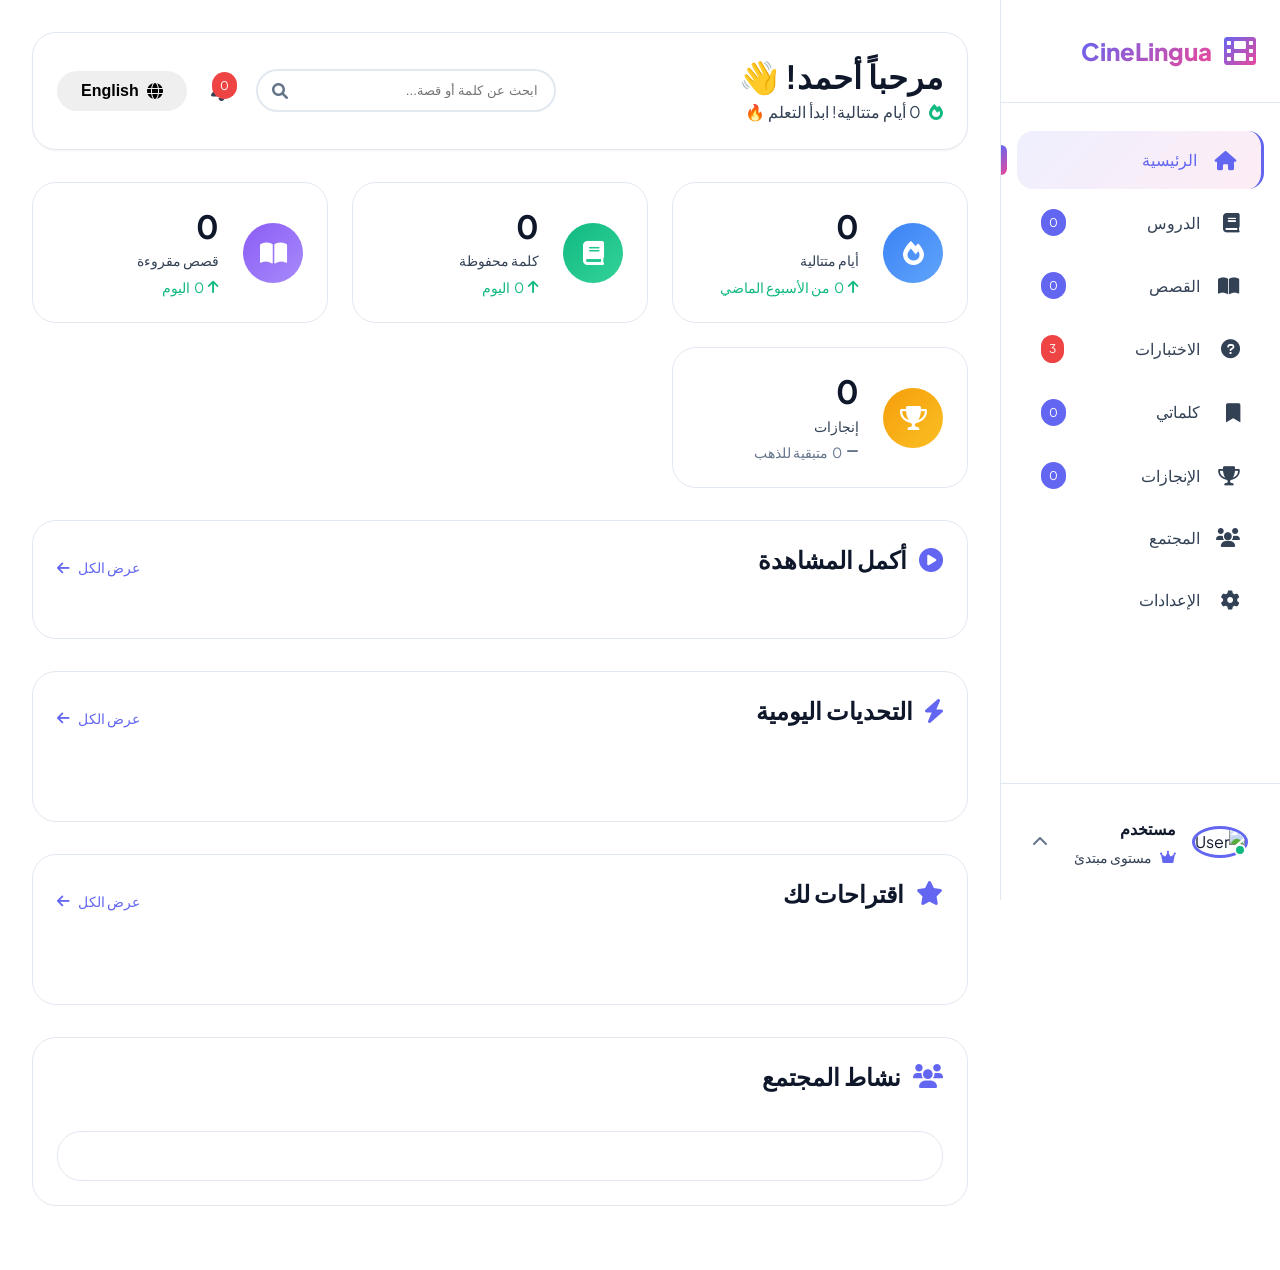
==== commit c57be534: "Update dashbord.html" ====
--- a/dashbord.html
+++ b/dashbord.html
@@ -4,22 +4,21 @@
     <meta charset="UTF-8">
     <meta name="viewport" content="width=device-width, initial-scale=1.0">
     <title>CineLingua | لوحة التحكم</title>
+    
+    <!-- حماية الصفحة -->
+    <script src="auth-check.js"></script>
+    
     <link rel="stylesheet" href="style.css">
     <link rel="stylesheet" href="https://cdnjs.cloudflare.com/ajax/libs/font-awesome/6.0.0/css/all.min.css">
     <link href="https://fonts.googleapis.com/css2?family=Plus+Jakarta+Sans:wght@300;400;500;600;700;800&display=swap" rel="stylesheet">
     <style>
-        /* ======================================== */
-        /* DASHBOARD LAYOUT */
-        /* ======================================== */
+        /* نفس الـ style اللي عندك */
         .dashboard {
             display: flex;
             min-height: 100vh;
             background-color: var(--bg-primary);
         }
 
-        /* ======================================== */
-        /* SIDEBAR - الشريط الجانبي */
-        /* ======================================== */
         .sidebar {
             width: 280px;
             background-color: var(--bg-card);
@@ -239,9 +238,6 @@
             color: var(--primary);
         }
 
-        /* ======================================== */
-        /* MAIN CONTENT - المحتوى الرئيسي */
-        /* ======================================== */
         .main-content {
             flex: 1;
             margin-right: 280px;
@@ -250,9 +246,6 @@
             min-height: 100vh;
         }
 
-        /* ======================================== */
-        /* DASHBOARD HEADER */
-        /* ======================================== */
         .dashboard-header {
             display: flex;
             justify-content: space-between;
@@ -414,9 +407,6 @@
             font-size: 0.8rem;
         }
 
-        /* ======================================== */
-        /* STATS CARDS - بطاقات الإحصائيات */
-        /* ======================================== */
         .stats-grid {
             display: grid;
             grid-template-columns: repeat(auto-fit, minmax(250px, 1fr));
@@ -471,22 +461,18 @@
 
         .stat-icon.blue {
             background: linear-gradient(135deg, #3b82f6, #60a5fa);
-            box-shadow: 0 5px 15px rgba(59, 130, 246, 0.3);
         }
 
         .stat-icon.green {
             background: linear-gradient(135deg, #10b981, #34d399);
-            box-shadow: 0 5px 15px rgba(16, 185, 129, 0.3);
         }
 
         .stat-icon.purple {
             background: linear-gradient(135deg, #8b5cf6, #a78bfa);
-            box-shadow: 0 5px 15px rgba(139, 92, 246, 0.3);
         }
 
         .stat-icon.orange {
             background: linear-gradient(135deg, #f59e0b, #fbbf24);
-            box-shadow: 0 5px 15px rgba(245, 158, 11, 0.3);
         }
 
         .stat-info {
@@ -523,9 +509,6 @@
             color: var(--text-tertiary);
         }
 
-        /* ======================================== */
-        /* PROGRESS SECTION - قسم التقدم */
-        /* ======================================== */
         .progress-section {
             background-color: var(--bg-card);
             border-radius: var(--radius-lg);
@@ -733,9 +716,6 @@
             padding: 0.75rem 2rem;
         }
 
-        /* ======================================== */
-        /* DAILY CHALLENGES - التحديات اليومية */
-        /* ======================================== */
         .challenges-grid {
             display: grid;
             grid-template-columns: repeat(auto-fit, minmax(300px, 1fr));
@@ -818,9 +798,6 @@
             gap: 0.25rem;
         }
 
-        /* ======================================== */
-        /* RECOMMENDATIONS - التوصيات */
-        /* ======================================== */
         .movies-grid {
             display: grid;
             grid-template-columns: repeat(auto-fit, minmax(200px, 1fr));
@@ -917,9 +894,6 @@
             transform: scale(1.1);
         }
 
-        /* ======================================== */
-        /* COMMUNITY ACTIVITY - نشاط المجتمع */
-        /* ======================================== */
         .activity-feed {
             background-color: var(--bg-card);
             border-radius: var(--radius-lg);
@@ -963,9 +937,6 @@
             font-size: 0.8rem;
         }
 
-        /* ======================================== */
-        /* ACHIEVEMENTS - الإنجازات */
-        /* ======================================== */
         .achievements-grid {
             display: grid;
             grid-template-columns: repeat(auto-fit, minmax(200px, 1fr));
@@ -1023,9 +994,6 @@
             color: var(--text-tertiary);
         }
 
-        /* ======================================== */
-        /* RESPONSIVE */
-        /* ======================================== */
         @media (max-width: 992px) {
             .sidebar {
                 transform: translateX(100%);
@@ -1073,9 +1041,7 @@
 </head>
 <body>
     <div class="dashboard">
-        <!-- ======================================== -->
-        <!-- SIDEBAR - الشريط الجانبي -->
-        <!-- ======================================== -->
+        <!-- SIDEBAR -->
         <aside class="sidebar">
             <div class="sidebar-header">
                 <div class="logo">
@@ -1092,12 +1058,12 @@
                 <a href="lessons.html">
                     <i class="fas fa-book"></i>
                     <span>الدروس</span>
-                    <span class="badge">24</span>
+                    <span class="badge" id="lessonsBadge">0</span>
                 </a>
                 <a href="stories.html">
                     <i class="fas fa-book-open"></i>
                     <span>القصص</span>
-                    <span class="badge">6</span>
+                    <span class="badge" id="storiesBadge">0</span>
                 </a>
                 <a href="quiz.html">
                     <i class="fas fa-question-circle"></i>
@@ -1112,6 +1078,7 @@
                 <a href="#achievements">
                     <i class="fas fa-trophy"></i>
                     <span>الإنجازات</span>
+                    <span class="badge" id="achievementsBadge">0</span>
                 </a>
                 <a href="#community">
                     <i class="fas fa-users"></i>
@@ -1126,14 +1093,14 @@
             <div class="sidebar-footer">
                 <div class="user-info" onclick="toggleUserMenu()">
                     <div class="user-avatar">
-                        <img src="https://ui-avatars.com/api/?name=أحمد+محمد&background=6366f1&color=fff&size=100" alt="User">
+                        <img src="https://ui-avatars.com/api/?name=مستخدم&background=6366f1&color=fff&size=100" alt="User" id="userAvatar">
                         <span class="online-status"></span>
                     </div>
                     <div class="user-details">
-                        <div class="user-name" id="userName">أحمد محمد</div>
+                        <div class="user-name" id="userName">مستخدم</div>
                         <div class="user-level">
                             <i class="fas fa-crown"></i>
-                            <span id="userLevel">مستوى متوسط</span>
+                            <span id="userLevel">مستوى مبتدئ</span>
                         </div>
                     </div>
                     <i class="fas fa-chevron-up user-arrow"></i>
@@ -1143,57 +1110,35 @@
                     <a href="#profile"><i class="fas fa-user"></i> الملف الشخصي</a>
                     <a href="#stats"><i class="fas fa-chart-line"></i> إحصائياتي</a>
                     <a href="#settings"><i class="fas fa-cog"></i> الإعدادات</a>
-                    <a href="index.html"><i class="fas fa-sign-out-alt"></i> تسجيل خروج</a>
+                    <a href="#" onclick="logout()"><i class="fas fa-sign-out-alt"></i> تسجيل خروج</a>
                 </div>
             </div>
         </aside>
 
-        <!-- ======================================== -->
-        <!-- MAIN CONTENT - المحتوى الرئيسي -->
-        <!-- ======================================== -->
+        <!-- MAIN CONTENT -->
         <main class="main-content">
             <!-- HEADER -->
             <header class="dashboard-header">
                 <div class="header-left">
-                    <h1>مرحباً أحمد! 👋</h1>
+                    <h1>مرحباً <span id="welcomeName">أحمد</span>! 👋</h1>
                     <div class="welcome-message">
                         <i class="fas fa-fire"></i>
-                        <span id="streakMessage">7 أيام متتالية! استمر 💪</span>
+                        <span id="streakMessage">0 أيام متتالية! ابدأ التعلم 🔥</span>
                     </div>
                 </div>
 
                 <div class="header-right">
                     <div class="header-search">
                         <i class="fas fa-search"></i>
-                        <input type="text" placeholder="ابحث عن كلمة أو قصة...">
+                        <input type="text" placeholder="ابحث عن كلمة أو قصة..." id="searchInput">
                     </div>
 
                     <div class="notifications">
                         <i class="fas fa-bell"></i>
-                        <span class="notification-badge">3</span>
-                        <div class="notifications-dropdown">
+                        <span class="notification-badge" id="notificationCount">0</span>
+                        <div class="notifications-dropdown" id="notificationsList">
                             <h4>الإشعارات</h4>
-                            <a href="#" class="notification-item unread">
-                                <i class="fas fa-trophy"></i>
-                                <div>
-                                    <p>تهانينا! أكملت تحدي 5 كلمات</p>
-                                    <small>منذ 5 دقائق</small>
-                                </div>
-                            </a>
-                            <a href="#" class="notification-item">
-                                <i class="fas fa-fire"></i>
-                                <div>
-                                    <p>7 أيام متتالية! استمر بنفس القوة</p>
-                                    <small>منذ ساعة</small>
-                                </div>
-                            </a>
-                            <a href="#" class="notification-item">
-                                <i class="fas fa-star"></i>
-                                <div>
-                                    <p>قصة جديدة: "The Lost Cat"</p>
-                                    <small>منذ 3 ساعات</small>
-                                </div>
-                            </a>
+                            <div id="notificationsEmpty">لا توجد إشعارات جديدة</div>
                         </div>
                     </div>
 
@@ -1204,18 +1149,18 @@
                 </div>
             </header>
 
-            <!-- STATS CARDS - بطاقات الإحصائيات -->
+            <!-- STATS CARDS -->
             <div class="stats-grid">
                 <div class="stat-card">
                     <div class="stat-icon blue">
                         <i class="fas fa-fire"></i>
                     </div>
                     <div class="stat-info">
-                        <h3 id="streakCount">7</h3>
+                        <h3 id="streakCount">0</h3>
                         <p>أيام متتالية</p>
-                        <div class="stat-trend positive">
+                        <div class="stat-trend positive" id="streakTrend">
                             <i class="fas fa-arrow-up"></i>
-                            +2 من الأسبوع الماضي
+                            <span id="streakChange">0</span> من الأسبوع الماضي
                         </div>
                     </div>
                 </div>
@@ -1225,11 +1170,11 @@
                         <i class="fas fa-book"></i>
                     </div>
                     <div class="stat-info">
-                        <h3 id="wordsCount">120</h3>
+                        <h3 id="wordsCount">0</h3>
                         <p>كلمة محفوظة</p>
-                        <div class="stat-trend positive">
+                        <div class="stat-trend positive" id="wordsTrend">
                             <i class="fas fa-arrow-up"></i>
-                            +15 اليوم
+                            <span id="wordsChange">0</span> اليوم
                         </div>
                     </div>
                 </div>
@@ -1239,11 +1184,11 @@
                         <i class="fas fa-book-open"></i>
                     </div>
                     <div class="stat-info">
-                        <h3 id="storiesCount">4</h3>
+                        <h3 id="storiesCount">0</h3>
                         <p>قصص مقروءة</p>
-                        <div class="stat-trend positive">
+                        <div class="stat-trend positive" id="storiesTrend">
                             <i class="fas fa-arrow-up"></i>
-                            +1 اليوم
+                            <span id="storiesChange">0</span> اليوم
                         </div>
                     </div>
                 </div>
@@ -1253,8 +1198,395 @@
                         <i class="fas fa-trophy"></i>
                     </div>
                     <div class="stat-info">
-                        <h3 id="achievementsCount">8</h3>
+                        <h3 id="achievementsCount">0</h3>
                         <p>إنجازات</p>
-                        <div class="stat-trend neutral">
-                            <i class="fas fa-minus"></i> 2 متبقية للذهب
-                        </div>+                        <div class="stat-trend neutral" id="achievementsTrend">
+                            <i class="fas fa-minus"></i>
+                            <span id="achievementsRemaining">0</span> متبقية للذهب
+                        </div>
+                    </div>
+                </div>
+            </div>
+
+            <!-- PROGRESS SECTION -->
+            <div class="progress-section">
+                <div class="section-header">
+                    <h2>
+                        <i class="fas fa-play-circle"></i>
+                        أكمل المشاهدة
+                    </h2>
+                    <a href="lessons.html" class="view-all">
+                        عرض الكل <i class="fas fa-arrow-left"></i>
+                    </a>
+                </div>
+
+                <div class="continue-card" onclick="continueLearning()" id="continueCard" style="display: none;">
+                    <div class="continue-image">
+                        <img src="https://images.unsplash.com/photo-1584905068096-36e8c5d0e63b?w=400" alt="Lesson" id="continueImage">
+                        <span class="duration" id="continueDuration">15 دقيقة</span>
+                    </div>
+                    <div class="continue-info">
+                        <div class="movie-meta">
+                            <span class="movie-level beginner" id="continueLevel">مبتدئ</span>
+                            <span class="movie-year" id="continueCategory">المفردات</span>
+                        </div>
+                        <h3 id="continueTitle">ابدأ رحلتك التعليمية</h3>
+                        <p class="movie-description" id="continueDesc">اختر درساً من الدروس وابدأ التعلم</p>
+                        
+                        <div class="progress-header">
+                            <span>تقدمك</span>
+                            <span class="progress-percentage" id="continueProgress">0%</span>
+                        </div>
+                        <div class="progress-bar">
+                            <div class="progress" id="continueProgressBar" style="width: 0%"></div>
+                        </div>
+
+                        <div class="learned-words">
+                            <span class="words-label">كلمات ستتعلمها:</span>
+                            <div class="word-chips" id="continueWords">
+                                <span class="word-chip">ابدأ الآن</span>
+                            </div>
+                        </div>
+
+                        <button class="btn btn-primary continue-btn" id="continueBtn">
+                            <i class="fas fa-play"></i>
+                            ابدأ التعلم
+                        </button>
+                    </div>
+                </div>
+            </div>
+
+            <!-- DAILY CHALLENGES -->
+            <div class="progress-section">
+                <div class="section-header">
+                    <h2>
+                        <i class="fas fa-bolt"></i>
+                        التحديات اليومية
+                    </h2>
+                    <a href="quiz.html" class="view-all">
+                        عرض الكل <i class="fas fa-arrow-left"></i>
+                    </a>
+                </div>
+
+                <div class="challenges-grid" id="challengesGrid">
+                    <!-- التحديات تتحط هنا -->
+                </div>
+            </div>
+
+            <!-- RECOMMENDATIONS -->
+            <div class="progress-section">
+                <div class="section-header">
+                    <h2>
+                        <i class="fas fa-star"></i>
+                        اقتراحات لك
+                    </h2>
+                    <a href="lessons.html" class="view-all">
+                        عرض الكل <i class="fas fa-arrow-left"></i>
+                    </a>
+                </div>
+
+                <div class="movies-grid" id="recommendationsGrid">
+                    <!-- التوصيات تتحط هنا -->
+                </div>
+            </div>
+
+            <!-- COMMUNITY ACTIVITY -->
+            <div class="progress-section">
+                <div class="section-header">
+                    <h2>
+                        <i class="fas fa-users"></i>
+                        نشاط المجتمع
+                    </h2>
+                </div>
+
+                <div class="activity-feed" id="activityFeed">
+                    <!-- النشاط يتحط هنا -->
+                </div>
+            </div>
+        </main>
+    </div>
+
+    <!-- Firebase SDK -->
+    <script type="module">
+        // استيراد Firebase
+        import { initializeApp } from "https://www.gstatic.com/firebasejs/10.8.0/firebase-app.js";
+        import { getAuth, signOut, onAuthStateChanged } from "https://www.gstatic.com/firebasejs/10.8.0/firebase-auth.js";
+        import { getFirestore, doc, getDoc, collection, query, where, getDocs } from "https://www.gstatic.com/firebasejs/10.8.0/firebase-firestore.js";
+
+        // إعدادات Firebase
+        const firebaseConfig = {
+            apiKey: "AIzaSyBnZGheBuw2S-dJUZ6f1jsx9e2ODv-gkX4",
+            authDomain: "project-9ca8a.firebaseapp.com",
+            projectId: "project-9ca8a",
+            storageBucket: "project-9ca8a.firebasestorage.app",
+            messagingSenderId: "1001751197267",
+            appId: "1:1001751197267:web:d6c56c243d0f3d678f38a6"
+        };
+
+        const app = initializeApp(firebaseConfig);
+        const auth = getAuth(app);
+        const db = getFirestore(app);
+
+        // بيانات المستخدم
+        let currentUser = null;
+        let userData = null;
+
+        // التحقق من حالة المصادقة
+        onAuthStateChanged(auth, async (user) => {
+            if (user) {
+                currentUser = user;
+                await loadUserData(user.uid);
+                loadDashboardData();
+            } else {
+                window.location.href = 'index.html';
+            }
+        });
+
+        // تحميل بيانات المستخدم من Firestore
+        async function loadUserData(uid) {
+            try {
+                const userDoc = await getDoc(doc(db, "users", uid));
+                if (userDoc.exists()) {
+                    userData = userDoc.data();
+                    
+                    // تحديث واجهة المستخدم
+                    document.getElementById('userName').textContent = `${userData.firstName} ${userData.lastName}`;
+                    document.getElementById('welcomeName').textContent = userData.firstName;
+                    document.getElementById('userLevel').textContent = `مستوى ${userData.level || 'مبتدئ'}`;
+                    
+                    // تحديث الصورة
+                    const avatarUrl = `https://ui-avatars.com/api/?name=${userData.firstName}+${userData.lastName}&background=6366f1&color=fff&size=100`;
+                    document.getElementById('userAvatar').src = avatarUrl;
+                    
+                    // تحديث العدادت
+                    updateStats();
+                }
+            } catch (error) {
+                console.error("Error loading user data:", error);
+            }
+        }
+
+        // تحديث الإحصائيات
+        function updateStats() {
+            if (!userData) return;
+
+            // الكلمات المحفوظة
+            const savedWords = userData.savedWords?.length || 0;
+            document.getElementById('savedWordsBadge').textContent = savedWords;
+            document.getElementById('wordsCount').textContent = savedWords;
+            
+            // القصص المقروءة
+            const readStories = userData.readStories?.length || 0;
+            document.getElementById('storiesBadge').textContent = readStories;
+            document.getElementById('storiesCount').textContent = readStories;
+            
+            // Streak
+            const streak = userData.streak || 0;
+            document.getElementById('streakCount').textContent = streak;
+            document.getElementById('streakMessage').textContent = 
+                streak > 0 ? `${streak} أيام متتالية! استمر 💪` : 'ابدأ التعلم الآن! 🔥';
+            
+            // الإنجازات
+            const achievements = userData.achievements?.length || 0;
+            document.getElementById('achievementsBadge').textContent = achievements;
+            document.getElementById('achievementsCount').textContent = achievements;
+        }
+
+        // تحميل بيانات لوحة التحكم
+        function loadDashboardData() {
+            loadChallenges();
+            loadRecommendations();
+            loadActivityFeed();
+            loadContinueLearning();
+        }
+
+        // تحميل التحديات
+        function loadChallenges() {
+            const challenges = [
+                {
+                    icon: 'hot',
+                    title: 'تحدي 5 كلمات',
+                    desc: 'تعلم 5 كلمات جديدة اليوم',
+                    progress: 60,
+                    participants: '3.2k'
+                },
+                {
+                    icon: 'new',
+                    title: 'تحدي النطق',
+                    desc: 'حسن نطقك مع 10 جمل',
+                    progress: 30,
+                    participants: '1.8k'
+                },
+                {
+                    icon: 'trending',
+                    title: 'تحدي القراءة',
+                    desc: 'اقرأ قصة وأجب على الأسئلة',
+                    progress: 15,
+                    participants: '956'
+                }
+            ];
+
+            const grid = document.getElementById('challengesGrid');
+            grid.innerHTML = challenges.map(c => `
+                <div class="challenge-card" onclick="window.location.href='quiz.html'">
+                    <div class="challenge-icon ${c.icon}">
+                        <i class="fas fa-${c.icon === 'hot' ? 'fire' : c.icon === 'new' ? 'star' : 'chart-line'}"></i>
+                    </div>
+                    <div class="challenge-info">
+                        <h4>${c.title}</h4>
+                        <p>${c.desc}</p>
+                        <div class="challenge-progress">
+                            <div class="progress-bar small">
+                                <div class="progress" style="width: ${c.progress}%"></div>
+                            </div>
+                            <span class="participants">
+                                <i class="fas fa-users"></i> ${c.participants}
+                            </span>
+                        </div>
+                    </div>
+                </div>
+            `).join('');
+        }
+
+        // تحميل التوصيات
+        function loadRecommendations() {
+            const recommendations = [
+                {
+                    id: 1,
+                    title: 'المفردات الأساسية',
+                    image: 'https://images.unsplash.com/photo-1546410531-bb4caa6b424d?w=200',
+                    words: 20,
+                    level: 'مبتدئ'
+                },
+                {
+                    id: 2,
+                    title: 'الأزمنة في الإنجليزية',
+                    image: 'https://images.unsplash.com/photo-1456513080510-7bf3a84b82f8?w=200',
+                    words: 15,
+                    level: 'متوسط'
+                },
+                {
+                    id: 3,
+                    title: 'محادثات يومية',
+                    image: 'https://images.unsplash.com/photo-1522202176988-66273c2fd55f?w=200',
+                    words: 25,
+                    level: 'متوسط'
+                },
+                {
+                    id: 4,
+                    title: 'قواعد متقدمة',
+                    image: 'https://images.unsplash.com/photo-1434030216411-0b793f4b4173?w=200',
+                    words: 30,
+                    level: 'متقدم'
+                }
+            ];
+
+            const grid = document.getElementById('recommendationsGrid');
+            grid.innerHTML = recommendations.map(r => `
+                <div class="movie-card" onclick="window.location.href='lessons.html'">
+                    <img src="${r.image}" alt="${r.title}">
+                    <div class="movie-info">
+                        <h3>${r.title}</h3>
+                        <p><i class="fas fa-book"></i> ${r.words} كلمة</p>
+                        <p><i class="fas fa-signal"></i> ${r.level}</p>
+                    </div>
+                    <div class="movie-overlay">
+                        <button class="play-btn"><i class="fas fa-play"></i></button>
+                    </div>
+                </div>
+            `).join('');
+        }
+
+        // تحميل نشاط المجتمع
+        function loadActivityFeed() {
+            const activities = [
+                {
+                    name: 'سارة',
+                    action: 'أكملت تحدي 5 كلمات',
+                    time: 'منذ 5 دقائق',
+                    icon: '🔥'
+                },
+                {
+                    name: 'عمر',
+                    action: 'حصل على شارة "المتعلم الذهبي"',
+                    time: 'منذ 15 دقيقة',
+                    icon: '🏆'
+                },
+                {
+                    name: 'نورة',
+                    action: 'حفظت 20 كلمة جديدة',
+                    time: 'منذ ساعة',
+                    icon: '📚'
+                }
+            ];
+
+            const feed = document.getElementById('activityFeed');
+            feed.innerHTML = activities.map(a => `
+                <div class="activity-item">
+                    <img src="https://ui-avatars.com/api/?name=${a.name}&background=6366f1&color=fff" alt="${a.name}">
+                    <div class="activity-content">
+                        <p><strong>${a.name}</strong> ${a.action} ${a.icon}</p>
+                        <small>${a.time}</small>
+                    </div>
+                </div>
+            `).join('');
+        }
+
+        // تحميل آخر درس
+        function loadContinueLearning() {
+            const lastLesson = JSON.parse(localStorage.getItem('lastLesson'));
+            if (lastLesson) {
+                document.getElementById('continueCard').style.display = 'flex';
+                document.getElementById('continueTitle').textContent = lastLesson.title;
+                document.getElementById('continueProgress').textContent = lastLesson.progress + '%';
+                document.getElementById('continueProgressBar').style.width = lastLesson.progress + '%';
+            }
+        }
+
+        // تسجيل الخروج
+        window.logout = async function() {
+            try {
+                await signOut(auth);
+                localStorage.removeItem('currentUser');
+                window.location.href = 'index.html';
+            } catch (error) {
+                console.error("Logout error:", error);
+            }
+        };
+
+        // متابعة التعلم
+        window.continueLearning = function() {
+            const lastLesson = JSON.parse(localStorage.getItem('lastLesson'));
+            if (lastLesson) {
+                window.location.href = lastLesson.url || 'lessons.html';
+            } else {
+                window.location.href = 'lessons.html';
+            }
+        };
+
+        // تبديل قائمة المستخدم
+        window.toggleUserMenu = function() {
+            document.getElementById('userQuickMenu').classList.toggle('show');
+        };
+
+        // البحث
+        document.getElementById('searchInput')?.addEventListener('keypress', (e) => {
+            if (e.key === 'Enter') {
+                const query = e.target.value;
+                if (query) {
+                    window.location.href = `lessons.html?search=${encodeURIComponent(query)}`;
+                }
+            }
+        });
+
+        // إغلاق قائمة المستخدم عند النقر خارجها
+        document.addEventListener('click', (e) => {
+            if (!e.target.closest('.user-info')) {
+                document.getElementById('userQuickMenu')?.classList.remove('show');
+            }
+        });
+    </script>
+    <script src="translations.js"></script>
+    <script src="theme.js"></script>
+</body>
+                        </html>
